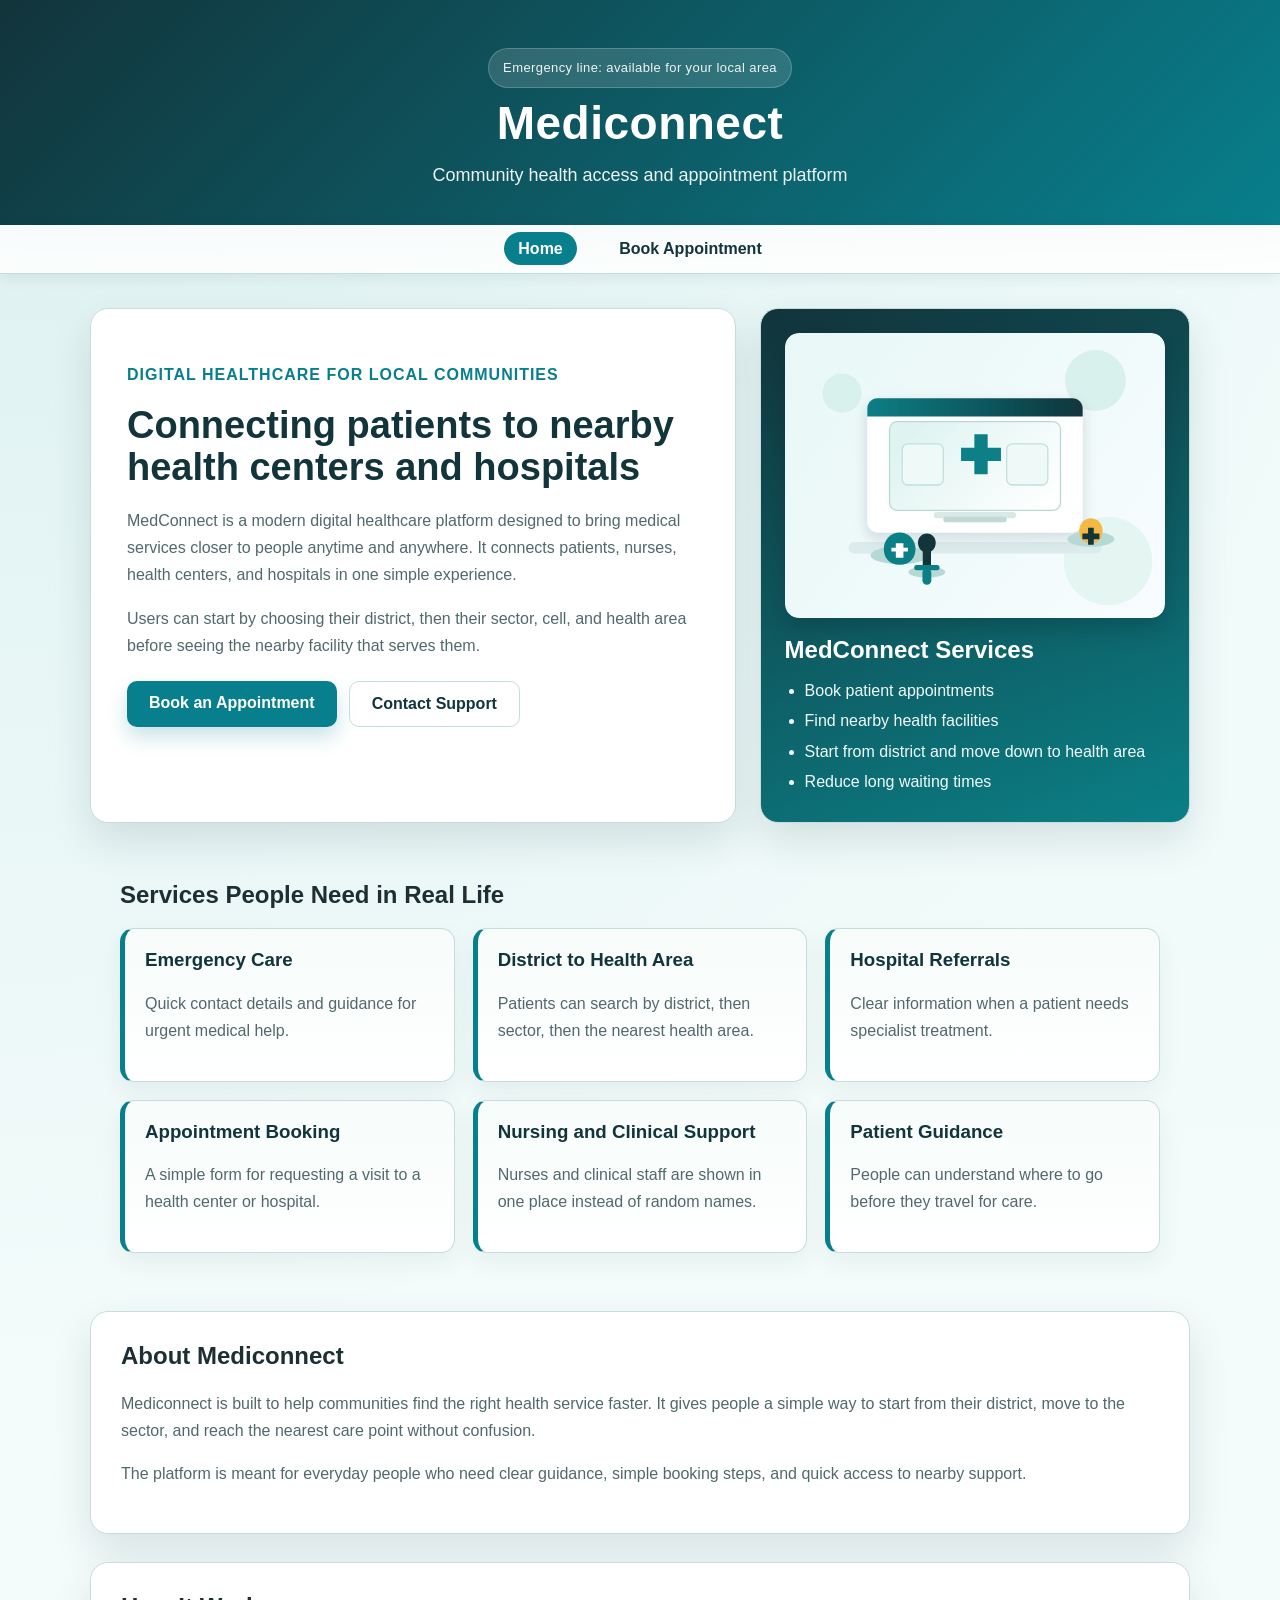
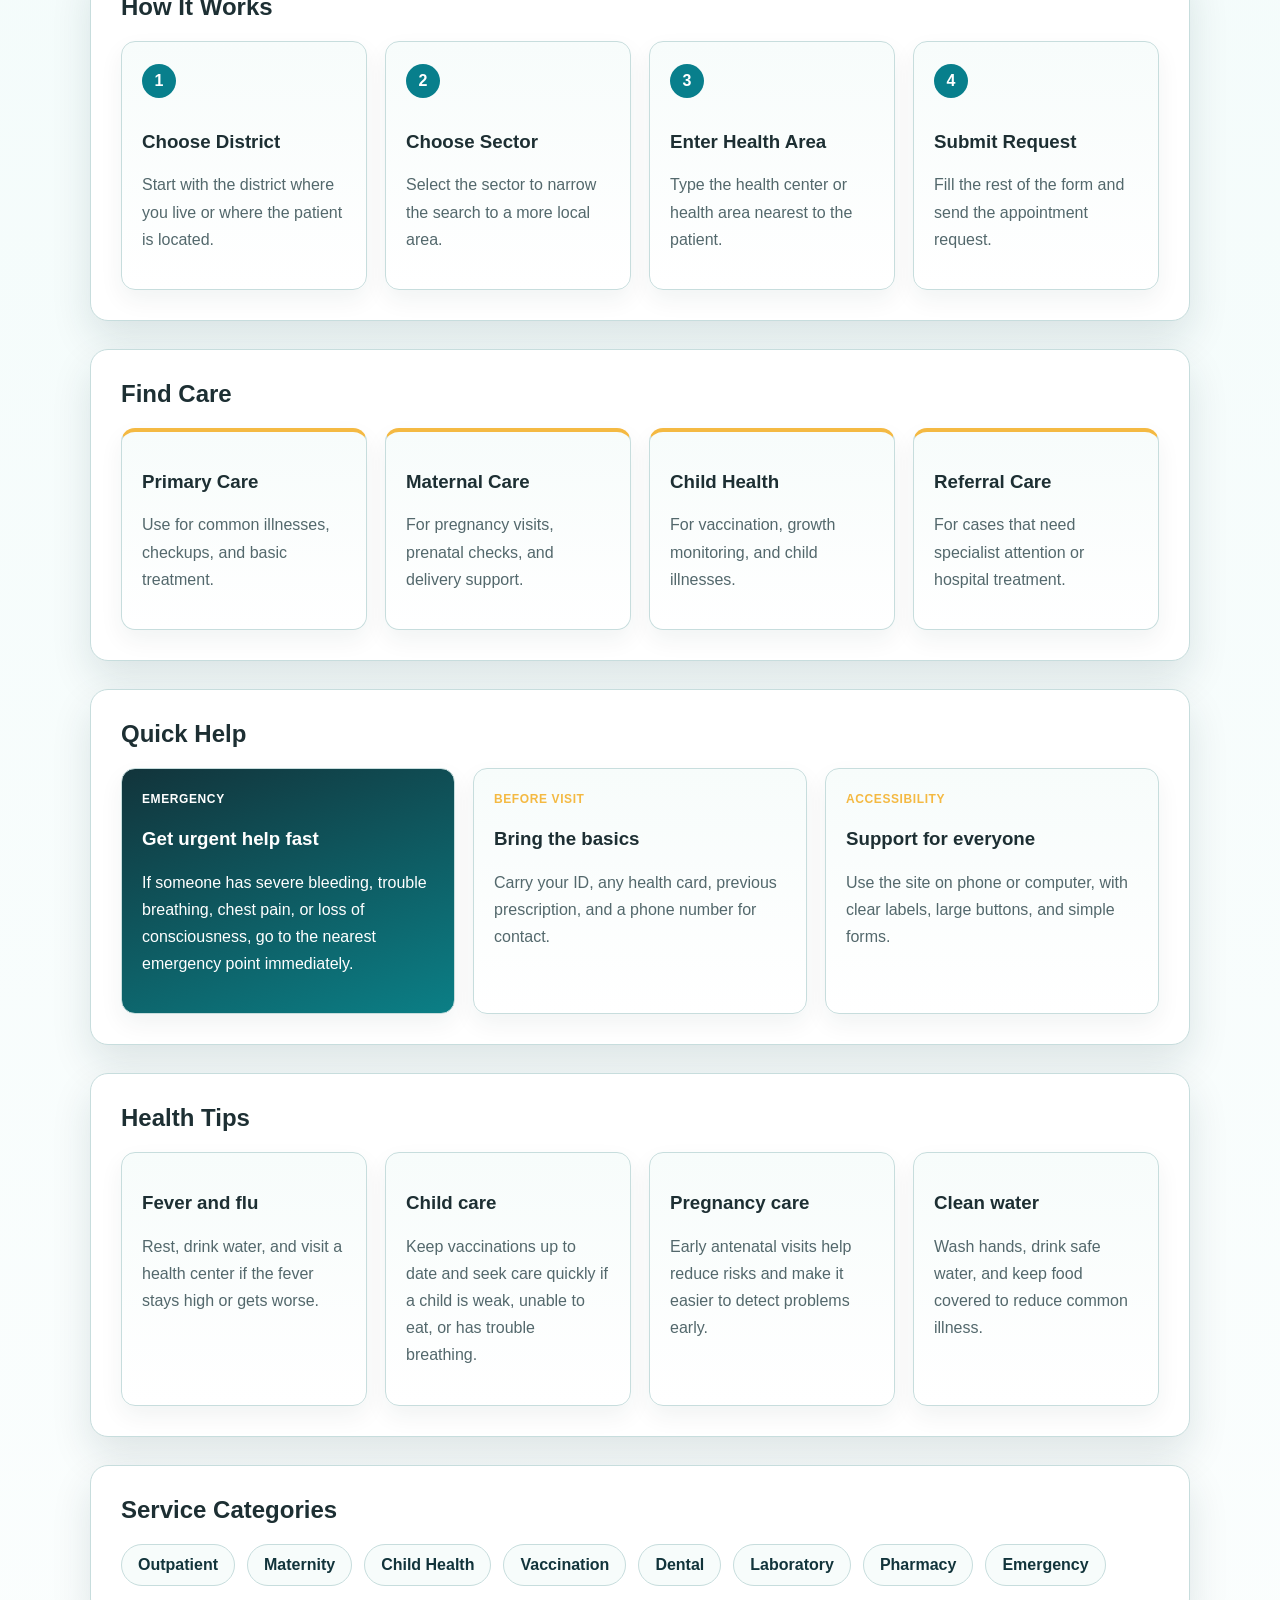
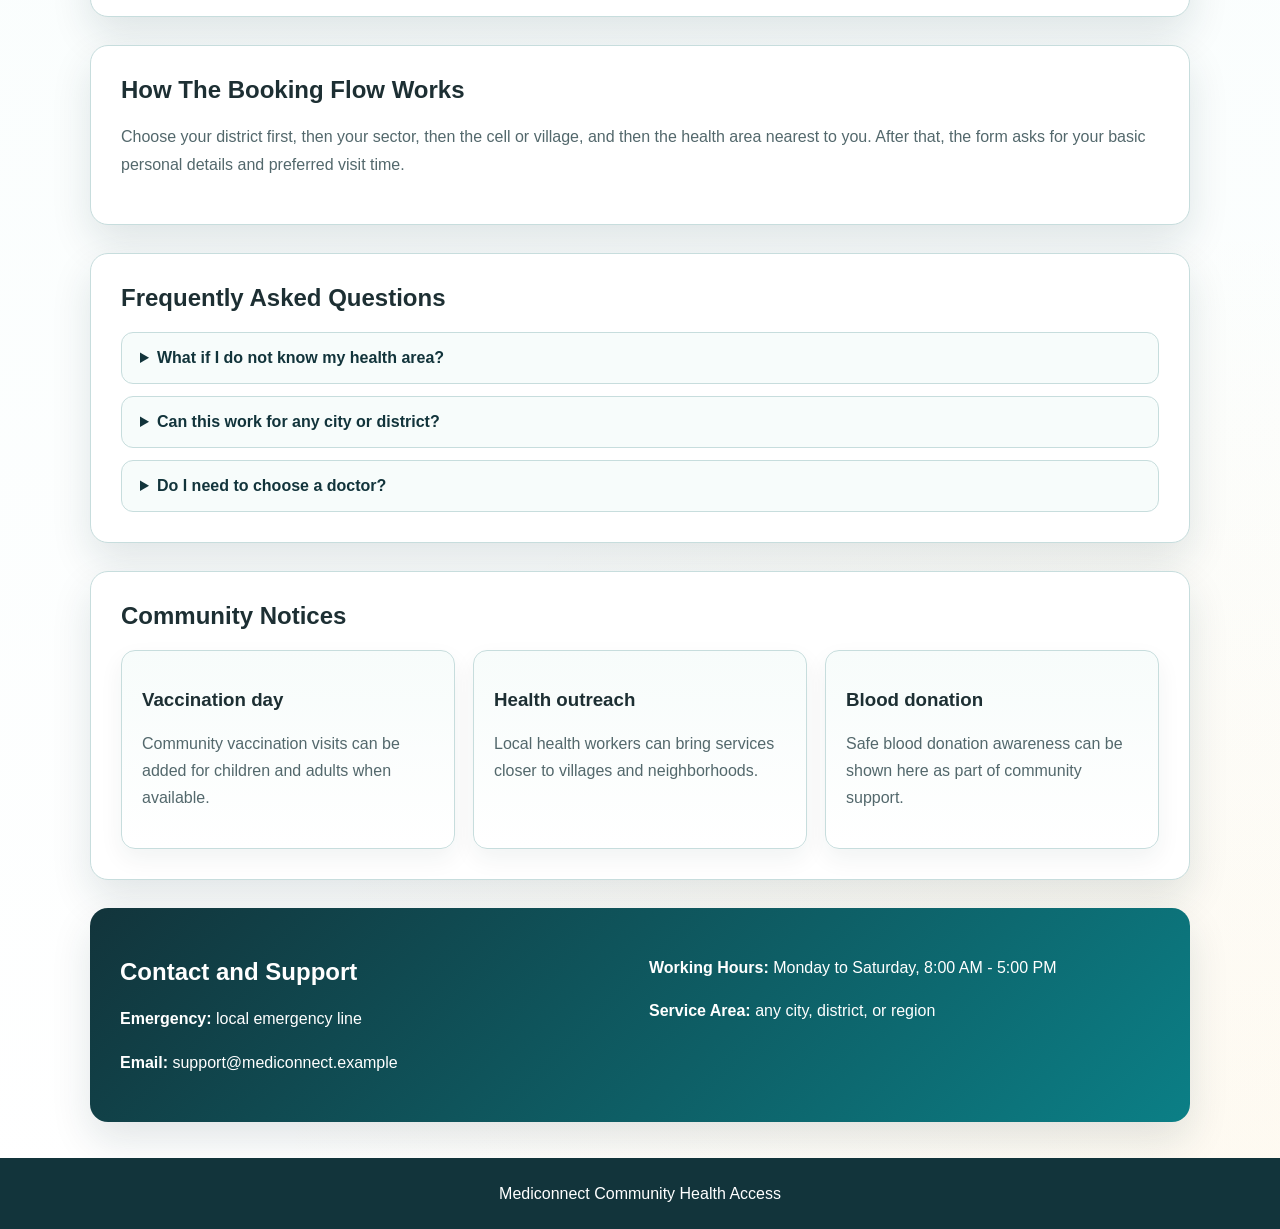
==== index.html @ f45f8a51 "Mediconnect final website" ====
<!DOCTYPE html>
<html lang="en">
<head>
  <meta charset="UTF-8">
  <meta name="viewport" content="width=device-width, initial-scale=1.0">
  <title>Mediconnect | Community Health Access</title>
  <link rel="stylesheet" href="style.css">
</head>
<body>
  <header class="site-header">
    <div class="header-top">
      <p class="emergency-line">Emergency line: available for your local area</p>
      <h1>Mediconnect</h1>
      <p>Community health access and appointment platform</p>
    </div>
  </header>

  <nav class="site-nav">
    <a href="index.html" class="active">Home</a>
    <a href="appointment.html">Book Appointment</a>
  </nav>

  <main>
    <section class="hero">
      <div class="hero-text">
        <p class="tagline">Digital healthcare for local communities</p>
        <h2>Connecting patients to nearby health centers and hospitals</h2>
        <p>
          MedConnect is a modern digital healthcare platform designed to bring
          medical services closer to people anytime and anywhere. It connects
          patients, nurses, health centers, and hospitals in one simple
          experience.
        </p>
        <p>
          Users can start by choosing their district, then their sector, cell,
          and health area before seeing the nearby facility that serves them.
        </p>
        <div class="hero-actions">
          <a href="appointment.html" class="button">Book an Appointment</a>
          <a href="#contact" class="secondary-button">Contact Support</a>
        </div>
      </div>

      <div class="hero-box">
        <img src="assets/hero-medical.svg" alt="Medical care illustration" class="hero-image">
        <h3>MedConnect Services</h3>
        <ul>
          <li>Book patient appointments</li>
          <li>Find nearby health facilities</li>
          <li>Start from district and move down to health area</li>
          <li>Reduce long waiting times</li>
        </ul>
      </div>
    </section>

    <section class="cards-section">
      <h2>Services People Need in Real Life</h2>
      <div class="card-grid">
        <div class="info-card">
          <h3>Emergency Care</h3>
          <p>Quick contact details and guidance for urgent medical help.</p>
        </div>
        <div class="info-card">
          <h3>District to Health Area</h3>
          <p>Patients can search by district, then sector, then the nearest health area.</p>
        </div>
        <div class="info-card">
          <h3>Hospital Referrals</h3>
          <p>Clear information when a patient needs specialist treatment.</p>
        </div>
        <div class="info-card">
          <h3>Appointment Booking</h3>
          <p>A simple form for requesting a visit to a health center or hospital.</p>
        </div>
        <div class="info-card">
          <h3>Nursing and Clinical Support</h3>
          <p>Nurses and clinical staff are shown in one place instead of random names.</p>
        </div>
        <div class="info-card">
          <h3>Patient Guidance</h3>
          <p>People can understand where to go before they travel for care.</p>
        </div>
      </div>
    </section>

    <section class="content-section">
      <h2>About Mediconnect</h2>
      <p>
        Mediconnect is built to help communities find the right health service
        faster. It gives people a simple way to start from their district,
        move to the sector, and reach the nearest care point without confusion.
      </p>
      <p>
        The platform is meant for everyday people who need clear guidance,
        simple booking steps, and quick access to nearby support.
      </p>
    </section>

    <section class="content-section">
      <h2>How It Works</h2>
      <div class="steps-grid">
        <div class="step-card">
          <span>1</span>
          <h3>Choose District</h3>
          <p>Start with the district where you live or where the patient is located.</p>
        </div>
        <div class="step-card">
          <span>2</span>
          <h3>Choose Sector</h3>
          <p>Select the sector to narrow the search to a more local area.</p>
        </div>
        <div class="step-card">
          <span>3</span>
          <h3>Enter Health Area</h3>
          <p>Type the health center or health area nearest to the patient.</p>
        </div>
        <div class="step-card">
          <span>4</span>
          <h3>Submit Request</h3>
          <p>Fill the rest of the form and send the appointment request.</p>
        </div>
      </div>
    </section>

    <section class="content-section">
      <h2>Find Care</h2>
      <div class="care-grid">
        <div class="care-card">
          <h3>Primary Care</h3>
          <p>Use for common illnesses, checkups, and basic treatment.</p>
        </div>
        <div class="care-card">
          <h3>Maternal Care</h3>
          <p>For pregnancy visits, prenatal checks, and delivery support.</p>
        </div>
        <div class="care-card">
          <h3>Child Health</h3>
          <p>For vaccination, growth monitoring, and child illnesses.</p>
        </div>
        <div class="care-card">
          <h3>Referral Care</h3>
          <p>For cases that need specialist attention or hospital treatment.</p>
        </div>
      </div>
    </section>

    <section class="content-section">
      <h2>Quick Help</h2>
      <div class="help-grid">
        <div class="help-card accent">
          <p class="help-label">Emergency</p>
          <h3>Get urgent help fast</h3>
          <p>If someone has severe bleeding, trouble breathing, chest pain, or loss of consciousness, go to the nearest emergency point immediately.</p>
        </div>
        <div class="help-card">
          <p class="help-label">Before Visit</p>
          <h3>Bring the basics</h3>
          <p>Carry your ID, any health card, previous prescription, and a phone number for contact.</p>
        </div>
        <div class="help-card">
          <p class="help-label">Accessibility</p>
          <h3>Support for everyone</h3>
          <p>Use the site on phone or computer, with clear labels, large buttons, and simple forms.</p>
        </div>
      </div>
    </section>

    <section class="content-section">
      <h2>Health Tips</h2>
      <div class="tip-grid">
        <div class="tip-card">
          <h3>Fever and flu</h3>
          <p>Rest, drink water, and visit a health center if the fever stays high or gets worse.</p>
        </div>
        <div class="tip-card">
          <h3>Child care</h3>
          <p>Keep vaccinations up to date and seek care quickly if a child is weak, unable to eat, or has trouble breathing.</p>
        </div>
        <div class="tip-card">
          <h3>Pregnancy care</h3>
          <p>Early antenatal visits help reduce risks and make it easier to detect problems early.</p>
        </div>
        <div class="tip-card">
          <h3>Clean water</h3>
          <p>Wash hands, drink safe water, and keep food covered to reduce common illness.</p>
        </div>
      </div>
    </section>

    <section class="content-section">
      <h2>Service Categories</h2>
      <div class="category-row">
        <div class="category-pill">Outpatient</div>
        <div class="category-pill">Maternity</div>
        <div class="category-pill">Child Health</div>
        <div class="category-pill">Vaccination</div>
        <div class="category-pill">Dental</div>
        <div class="category-pill">Laboratory</div>
        <div class="category-pill">Pharmacy</div>
        <div class="category-pill">Emergency</div>
      </div>
    </section>

    <section class="content-section">
      <h2>How The Booking Flow Works</h2>
      <p>Choose your district first, then your sector, then the cell or village, and then the health area nearest to you. After that, the form asks for your basic personal details and preferred visit time.</p>
    </section>

    <section class="content-section">
      <h2>Frequently Asked Questions</h2>
      <div class="faq-list">
        <details>
          <summary>What if I do not know my health area?</summary>
          <p>Enter the nearest area you know, or use the district and sector fields to guide the facility choice.</p>
        </details>
        <details>
          <summary>Can this work for any city or district?</summary>
          <p>Yes. The examples can be replaced with your local districts, sectors, and facilities.</p>
        </details>
        <details>
          <summary>Do I need to choose a doctor?</summary>
          <p>No. The booking flow is based on the facility and the care you need, not a doctor selector.</p>
        </details>
      </div>
    </section>

    <section class="content-section">
      <h2>Community Notices</h2>
      <div class="notice-grid">
        <div class="notice-card">
          <h3>Vaccination day</h3>
          <p>Community vaccination visits can be added for children and adults when available.</p>
        </div>
        <div class="notice-card">
          <h3>Health outreach</h3>
          <p>Local health workers can bring services closer to villages and neighborhoods.</p>
        </div>
        <div class="notice-card">
          <h3>Blood donation</h3>
          <p>Safe blood donation awareness can be shown here as part of community support.</p>
        </div>
      </div>
    </section>

    <section class="contact-strip" id="contact">
      <div>
        <h2>Contact and Support</h2>
        <p><strong>Emergency:</strong> local emergency line</p>
        <p><strong>Email:</strong> support@mediconnect.example</p>
      </div>
      <div>
        <p><strong>Working Hours:</strong> Monday to Saturday, 8:00 AM - 5:00 PM</p>
        <p><strong>Service Area:</strong> any city, district, or region</p>
      </div>
    </section>
  </main>

  <footer>
    <p>Mediconnect Community Health Access</p>
  </footer>
</body>
</html>
---- style.css ----
:root {
  --primary: #087f8c;
  --primary-dark: #12343b;
  --accent: #f4b942;
  --page-bg: #edf8f7;
  --soft-bg: #f7fcfb;
  --border: #c7dddd;
  --text: #1d2f33;
  --muted: #53686c;
  --white: #ffffff;
  --shadow: 0 18px 40px rgba(18, 52, 59, 0.12);
}

* {
  box-sizing: border-box;
}

html {
  scroll-behavior: smooth;
}

body {
  margin: 0;
  font-family: Arial, sans-serif;
  color: var(--text);
  background:
    radial-gradient(circle at top left, rgba(8, 127, 140, 0.08), transparent 30%),
    radial-gradient(circle at bottom right, rgba(244, 185, 66, 0.08), transparent 22%),
    linear-gradient(180deg, #eefaf9 0%, #ffffff 100%);
}

.site-header {
  background: linear-gradient(135deg, var(--primary-dark), var(--primary));
  color: var(--white);
  text-align: center;
  padding: 38px 20px 34px;
  box-shadow: 0 12px 30px rgba(18, 52, 59, 0.16);
}

.header-top {
  width: 90%;
  max-width: 1100px;
  margin: auto;
}

.site-header h1 {
  margin: 8px 0 0;
  font-size: 46px;
  letter-spacing: 0.5px;
}

.site-header p {
  margin: 10px 0 0;
  font-size: 18px;
  color: rgba(255, 255, 255, 0.92);
}

.emergency-line {
  display: inline-block;
  margin: 0;
  padding: 8px 14px;
  background: rgba(255, 255, 255, 0.14);
  border: 1px solid rgba(255, 255, 255, 0.2);
  border-radius: 999px;
  font-size: 13px !important;
  letter-spacing: 0.4px;
}

.site-nav {
  background: rgba(255, 255, 255, 0.86);
  backdrop-filter: blur(10px);
  border-bottom: 1px solid var(--border);
  text-align: center;
  padding: 15px;
  box-shadow: 0 4px 14px rgba(18, 52, 59, 0.08);
  position: sticky;
  top: 0;
  z-index: 10;
}

.site-nav a {
  color: var(--primary-dark);
  text-decoration: none;
  font-weight: bold;
  margin: 0 12px;
  padding: 8px 14px;
  border-radius: 20px;
  transition: background-color 0.2s ease, color 0.2s ease;
}

.site-nav a:hover,
.site-nav .active {
  color: var(--white);
  background: var(--primary);
}

main {
  width: 90%;
  max-width: 1100px;
  margin: 34px auto;
}

.hero {
  display: grid;
  grid-template-columns: 1.5fr 1fr;
  gap: 24px;
  align-items: stretch;
  margin-bottom: 28px;
}

.hero-text,
.hero-box,
.content-section,
.form-section {
  background: var(--white);
  border: 1px solid var(--border);
  border-radius: 18px;
  box-shadow: var(--shadow);
}

.hero-text {
  padding: 36px;
}

.hero-text h2 {
  font-size: 38px;
  line-height: 1.12;
  margin: 0 0 18px;
  color: var(--primary-dark);
}

.hero-text p {
  font-size: 16px;
}

.hero-box {
  padding: 24px;
  border-radius: 18px;
  background: linear-gradient(160deg, #12343b, #0b7f86);
  color: var(--white);
}

.hero-image {
  width: 100%;
  display: block;
  border-radius: 14px;
  margin-bottom: 18px;
  box-shadow: 0 10px 24px rgba(0, 0, 0, 0.18);
}

.hero-box h3 {
  margin: 0 0 12px;
  font-size: 24px;
}

.hero-box ul {
  margin: 0;
  padding-left: 20px;
  line-height: 1.9;
}

.hero-box li {
  color: #f1fbfa;
}

.tagline {
  color: var(--primary);
  font-weight: bold;
  text-transform: uppercase;
  font-size: 13px;
  letter-spacing: 1px;
}

.hero-actions {
  display: flex;
  gap: 12px;
  flex-wrap: wrap;
  margin-top: 22px;
}

p {
  line-height: 1.7;
  color: var(--muted);
}

.button,
.secondary-button,
button {
  display: inline-block;
  border: none;
  border-radius: 10px;
  padding: 13px 22px;
  font-weight: bold;
  text-decoration: none;
  cursor: pointer;
  transition: transform 0.15s ease, background-color 0.2s ease, color 0.2s ease, box-shadow 0.2s ease;
}

.button {
  background: var(--primary);
  color: var(--white);
  box-shadow: 0 10px 20px rgba(8, 127, 140, 0.22);
}

.secondary-button {
  background: transparent;
  color: var(--primary-dark);
  border: 1px solid var(--border);
}

.button:hover,
button:hover,
.secondary-button:hover {
  transform: translateY(-1px);
}

.button:hover,
button:hover {
  background: var(--primary-dark);
  color: var(--white);
  box-shadow: 0 12px 22px rgba(18, 52, 59, 0.18);
}

.secondary-button:hover {
  background: var(--soft-bg);
}

.cards-section,
.content-section,
.form-section {
  padding: 30px;
  margin-bottom: 28px;
}

.cards-section h2,
.content-section h2 {
  margin-top: 0;
}

.card-grid {
  display: grid;
  grid-template-columns: repeat(3, 1fr);
  gap: 18px;
}

.info-card {
  background: linear-gradient(180deg, var(--soft-bg), #ffffff);
  border: 1px solid var(--border);
  border-left: 5px solid var(--primary);
  border-radius: 14px;
  padding: 20px;
  box-shadow: 0 10px 24px rgba(18, 52, 59, 0.06);
}

.info-card h3 {
  margin-top: 0;
  color: var(--primary-dark);
}

.steps-grid,
.care-grid,
.help-grid,
.tip-grid,
.notice-grid {
  display: grid;
  grid-template-columns: repeat(3, 1fr);
  gap: 18px;
  margin-top: 18px;
}

.tip-grid {
  grid-template-columns: repeat(4, 1fr);
}

.steps-grid {
  grid-template-columns: repeat(4, 1fr);
}

.care-grid {
  grid-template-columns: repeat(4, 1fr);
}

.help-card,
.step-card,
.care-card,
.tip-card,
.notice-card {
  background: linear-gradient(180deg, var(--soft-bg), #ffffff);
  border: 1px solid var(--border);
  border-radius: 14px;
  padding: 20px;
  box-shadow: 0 10px 24px rgba(18, 52, 59, 0.06);
}

.step-card {
  position: relative;
  padding-top: 22px;
}

.step-card span {
  display: inline-flex;
  width: 34px;
  height: 34px;
  align-items: center;
  justify-content: center;
  border-radius: 50%;
  background: var(--primary);
  color: var(--white);
  font-weight: bold;
  margin-bottom: 14px;
}

.care-card {
  border-top: 4px solid var(--accent);
}

.help-card.accent {
  background: linear-gradient(160deg, #12343b, #0b7f86);
  color: var(--white);
}

.help-label {
  margin: 0 0 10px;
  text-transform: uppercase;
  letter-spacing: 0.6px;
  font-size: 12px;
  font-weight: bold;
  color: var(--accent);
}

.help-card.accent .help-label,
.help-card.accent h3,
.help-card.accent p {
  color: var(--white);
}

.category-row {
  display: flex;
  flex-wrap: wrap;
  gap: 12px;
  margin-top: 18px;
}

.category-pill {
  padding: 11px 16px;
  border-radius: 999px;
  background: var(--soft-bg);
  border: 1px solid var(--border);
  color: var(--primary-dark);
  font-weight: bold;
}

.faq-list {
  display: grid;
  gap: 12px;
  margin-top: 18px;
}

.faq-list details {
  background: var(--soft-bg);
  border: 1px solid var(--border);
  border-radius: 12px;
  padding: 16px 18px;
}

.faq-list summary {
  cursor: pointer;
  font-weight: bold;
  color: var(--primary-dark);
}

.faq-list p {
  margin-bottom: 0;
}

.contact-strip {
  display: grid;
  grid-template-columns: 1fr 1fr;
  gap: 18px;
  background: linear-gradient(135deg, #12343b, #0b7f86);
  color: var(--white);
  padding: 30px;
  border-radius: 18px;
  margin-bottom: 28px;
  box-shadow: var(--shadow);
}

.contact-strip h2,
.contact-strip p {
  color: var(--white);
}

table {
  width: 100%;
  border-collapse: collapse;
  margin-top: 15px;
  background: var(--white);
  overflow: hidden;
  border-radius: 12px;
}

th {
  background: var(--primary);
  color: var(--white);
}

th,
td {
  border: 1px solid var(--border);
  padding: 12px;
  text-align: left;
  vertical-align: top;
}

tr:nth-child(even) {
  background: var(--soft-bg);
}

.form-layout {
  display: grid;
  grid-template-columns: 0.9fr 1.1fr;
  gap: 24px;
}

.form-visual {
  background: linear-gradient(160deg, #12343b, #0b7f86);
  border-radius: 18px;
  padding: 24px;
  color: var(--white);
  box-shadow: var(--shadow);
}

.form-image {
  width: 100%;
  display: block;
  margin-bottom: 20px;
  border-radius: 14px;
  box-shadow: 0 10px 24px rgba(0, 0, 0, 0.18);
}

.form-note h2 {
  color: var(--white);
  margin: 0 0 12px;
}

.form-note p {
  color: #edf9f8;
}

.small-panels {
  display: grid;
  grid-template-columns: 1fr 1fr;
  gap: 12px;
  margin-top: 18px;
}

.small-panel {
  background: rgba(255, 255, 255, 0.09);
  border: 1px solid rgba(255, 255, 255, 0.15);
  border-radius: 12px;
  padding: 16px;
}

.small-panel h3 {
  margin: 0 0 8px;
  color: var(--white);
  font-size: 16px;
}

.small-panel p {
  margin: 0;
  color: rgba(255, 255, 255, 0.9);
  font-size: 14px;
}

.booking-form {
  margin-top: 0;
  background: linear-gradient(180deg, #ffffff, var(--soft-bg));
  padding: 24px;
  border-radius: 16px;
  border: 1px solid var(--border);
  box-shadow: var(--shadow);
}

.form-row {
  display: grid;
  grid-template-columns: 1fr 1fr;
  gap: 18px;
}

label {
  display: block;
  margin: 14px 0 6px;
  color: var(--primary-dark);
  font-weight: bold;
}

input,
select,
textarea {
  width: 100%;
  border: 1px solid #a9c8c8;
  border-radius: 10px;
  padding: 12px;
  font-family: Arial, sans-serif;
  font-size: 15px;
  background: var(--white);
}

input:focus,
select:focus,
textarea:focus {
  outline: none;
  border-color: var(--primary);
  box-shadow: 0 0 0 3px rgba(8, 127, 140, 0.12);
}

footer {
  background: var(--primary-dark);
  color: var(--white);
  text-align: center;
  padding: 22px;
  margin-top: 36px;
}

footer p {
  color: var(--white);
  margin: 0;
}

@media (max-width: 900px) {
  .hero,
  .card-grid,
  .steps-grid,
  .care-grid,
  .help-grid,
  .tip-grid,
  .notice-grid,
  .form-layout,
  .contact-strip,
  .small-panels,
  .form-row {
    grid-template-columns: 1fr;
  }

  .hero-text h2 {
    font-size: 30px;
  }

  .site-header h1 {
    font-size: 36px;
  }
}

@media (max-width: 600px) {
  main {
    width: 94%;
  }

  .hero-text,
  .hero-box,
  .cards-section,
  .content-section,
  .form-section,
  .booking-form,
  .form-visual,
  .contact-strip {
    padding: 18px;
  }

  .site-nav a {
    display: inline-block;
    margin: 6px 6px;
  }

  table {
    font-size: 13px;
  }

  th,
  td {
    padding: 8px;
  }
}
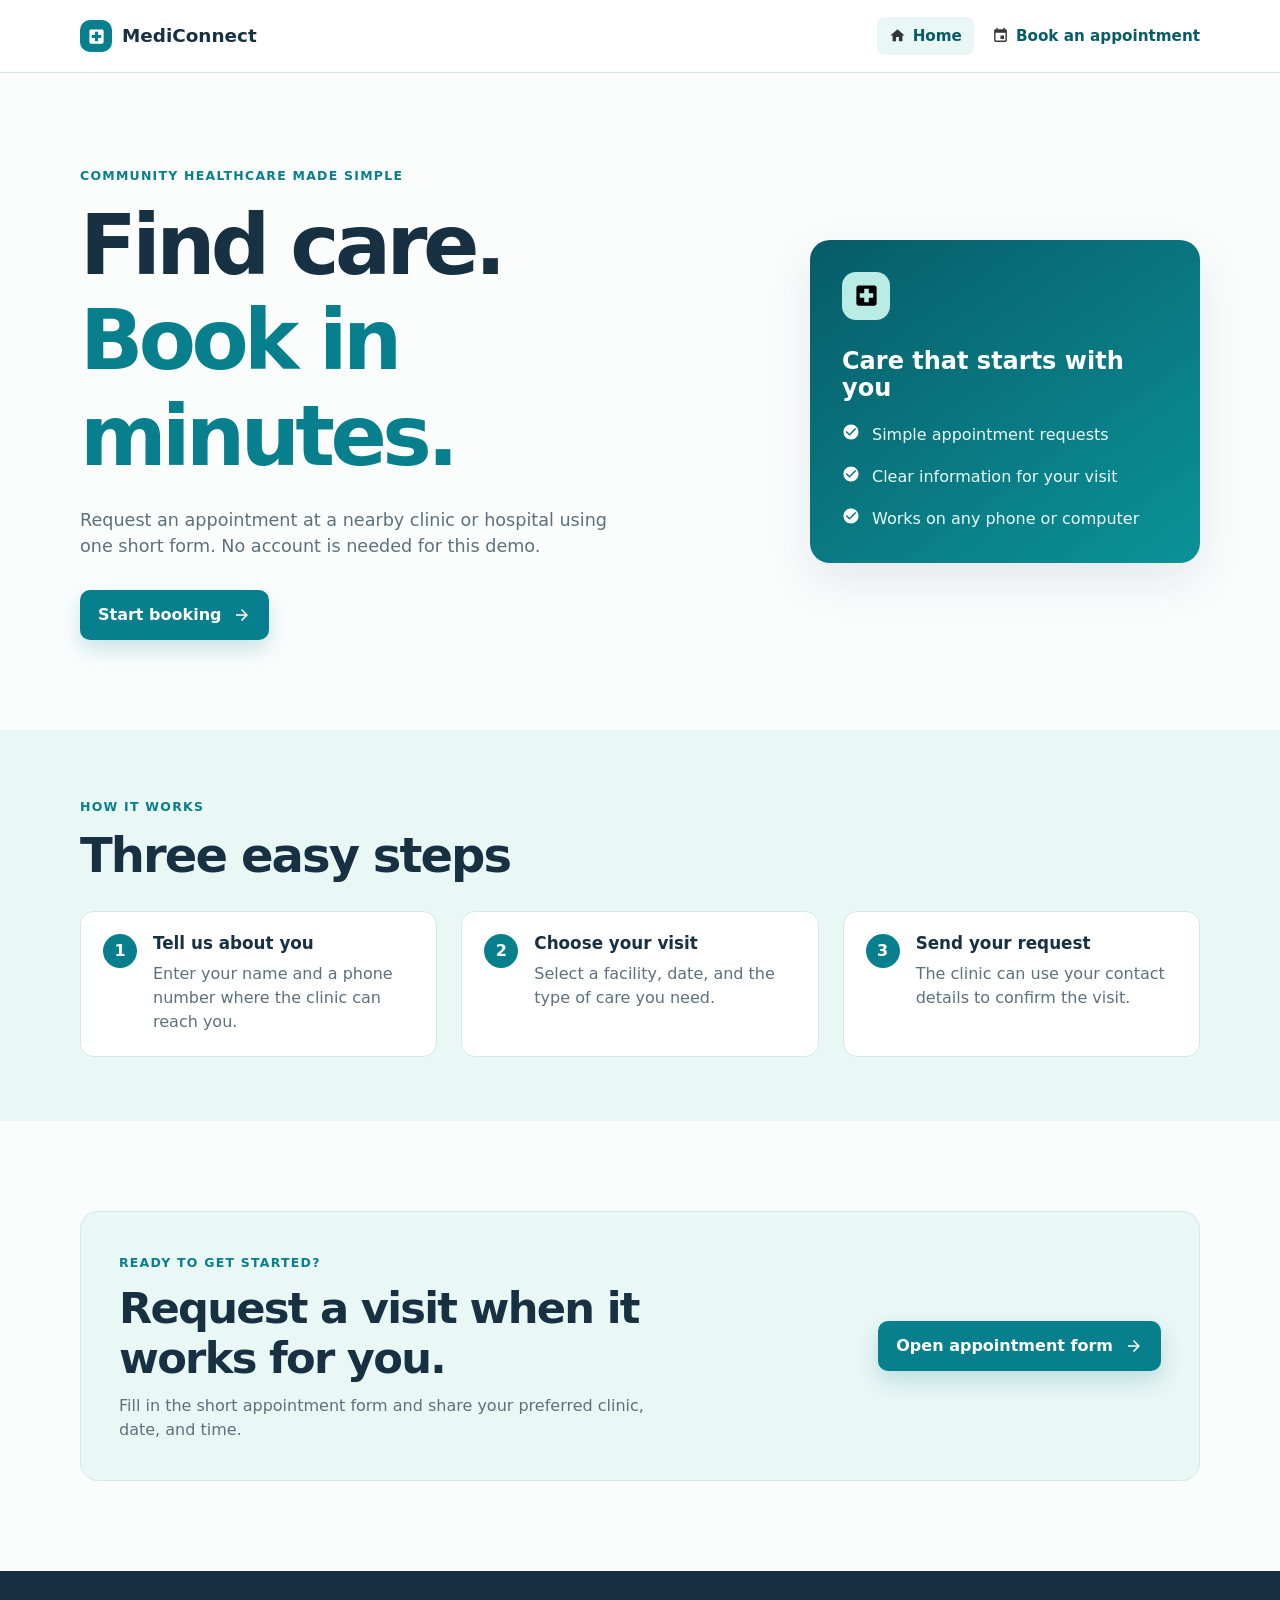
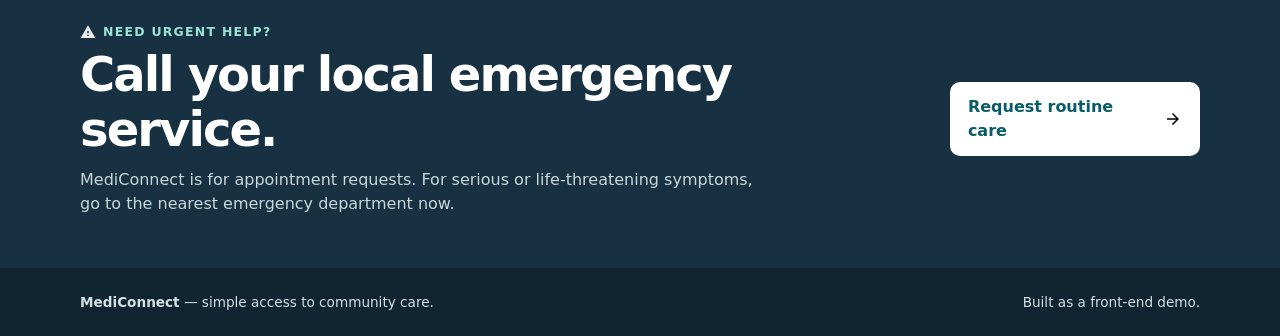
==== commit ea5a364d: "Initial commit" ====
--- a/index.html
+++ b/index.html
@@ -3,260 +3,105 @@
 <head>
   <meta charset="UTF-8">
   <meta name="viewport" content="width=device-width, initial-scale=1.0">
-  <title>Mediconnect | Community Health Access</title>
+  <meta name="description" content="A simple community healthcare appointment demo.">
+  <title>MediConnect | Simple healthcare access</title>
   <link rel="stylesheet" href="style.css">
 </head>
 <body>
   <header class="site-header">
-    <div class="header-top">
-      <p class="emergency-line">Emergency line: available for your local area</p>
-      <h1>Mediconnect</h1>
-      <p>Community health access and appointment platform</p>
-    </div>
+    <nav class="nav container" aria-label="Main navigation">
+      <a class="brand" href="index.html" aria-label="MediConnect home">
+        <span class="brand-mark" aria-hidden="true"><img src="assets/icons/medical.svg" alt="" class="brand-icon"></span>
+        <span>MediConnect</span>
+      </a>
+      <div class="nav-actions">
+        <a class="nav-link active" href="index.html"><img src="assets/icons/home.svg" alt="" class="nav-icon">Home</a>
+        <a class="nav-link" href="appointment.html"><img src="assets/icons/calendar.svg" alt="" class="nav-icon">Book an appointment</a>
+      </div>
+    </nav>
   </header>
 
-  <nav class="site-nav">
-    <a href="index.html" class="active">Home</a>
-    <a href="appointment.html">Book Appointment</a>
-  </nav>
-
   <main>
-    <section class="hero">
-      <div class="hero-text">
-        <p class="tagline">Digital healthcare for local communities</p>
-        <h2>Connecting patients to nearby health centers and hospitals</h2>
-        <p>
-          MedConnect is a modern digital healthcare platform designed to bring
-          medical services closer to people anytime and anywhere. It connects
-          patients, nurses, health centers, and hospitals in one simple
-          experience.
+    <section class="hero container">
+      <div class="hero-copy">
+        <p class="eyebrow">Community healthcare made simple</p>
+        <h1>Find care.<br><span>Book in minutes.</span></h1>
+        <p class="hero-text">
+          Request an appointment at a nearby clinic or hospital using one short form.
+          No account is needed for this demo.
         </p>
-        <p>
-          Users can start by choosing their district, then their sector, cell,
-          and health area before seeing the nearby facility that serves them.
-        </p>
-        <div class="hero-actions">
-          <a href="appointment.html" class="button">Book an Appointment</a>
-          <a href="#contact" class="secondary-button">Contact Support</a>
-        </div>
+        <a class="button button-primary" href="appointment.html">Start booking <img src="assets/icons/arrow.svg" alt="" class="button-icon"></a>
       </div>
 
-      <div class="hero-box">
-        <img src="assets/hero-medical.svg" alt="Medical care illustration" class="hero-image">
-        <h3>MedConnect Services</h3>
-        <ul>
-          <li>Book patient appointments</li>
-          <li>Find nearby health facilities</li>
-          <li>Start from district and move down to health area</li>
-          <li>Reduce long waiting times</li>
+      <aside class="hero-card" aria-label="MediConnect benefits">
+        <div class="card-icon" aria-hidden="true"><img src="assets/icons/medical.svg" alt="" class="card-icon-image"></div>
+        <h2>Care that starts with you</h2>
+        <ul class="benefits">
+          <li><img src="assets/icons/check.svg" alt="" class="benefit-icon">Simple appointment requests</li>
+          <li><img src="assets/icons/check.svg" alt="" class="benefit-icon">Clear information for your visit</li>
+          <li><img src="assets/icons/check.svg" alt="" class="benefit-icon">Works on any phone or computer</li>
         </ul>
-      </div>
+      </aside>
     </section>
 
-    <section class="cards-section">
-      <h2>Services People Need in Real Life</h2>
-      <div class="card-grid">
-        <div class="info-card">
-          <h3>Emergency Care</h3>
-          <p>Quick contact details and guidance for urgent medical help.</p>
-        </div>
-        <div class="info-card">
-          <h3>District to Health Area</h3>
-          <p>Patients can search by district, then sector, then the nearest health area.</p>
-        </div>
-        <div class="info-card">
-          <h3>Hospital Referrals</h3>
-          <p>Clear information when a patient needs specialist treatment.</p>
-        </div>
-        <div class="info-card">
-          <h3>Appointment Booking</h3>
-          <p>A simple form for requesting a visit to a health center or hospital.</p>
-        </div>
-        <div class="info-card">
-          <h3>Nursing and Clinical Support</h3>
-          <p>Nurses and clinical staff are shown in one place instead of random names.</p>
-        </div>
-        <div class="info-card">
-          <h3>Patient Guidance</h3>
-          <p>People can understand where to go before they travel for care.</p>
+    <section class="steps-section" aria-labelledby="steps-title">
+      <div class="container">
+        <p class="eyebrow">How it works</p>
+        <h2 id="steps-title">Three easy steps</h2>
+        <div class="steps">
+          <article class="step">
+            <span class="step-number">1</span>
+            <div>
+              <h3>Tell us about you</h3>
+              <p>Enter your name and a phone number where the clinic can reach you.</p>
+            </div>
+          </article>
+          <article class="step">
+            <span class="step-number">2</span>
+            <div>
+              <h3>Choose your visit</h3>
+              <p>Select a facility, date, and the type of care you need.</p>
+            </div>
+          </article>
+          <article class="step">
+            <span class="step-number">3</span>
+            <div>
+              <h3>Send your request</h3>
+              <p>The clinic can use your contact details to confirm the visit.</p>
+            </div>
+          </article>
         </div>
       </div>
     </section>
 
-    <section class="content-section">
-      <h2>About Mediconnect</h2>
-      <p>
-        Mediconnect is built to help communities find the right health service
-        faster. It gives people a simple way to start from their district,
-        move to the sector, and reach the nearest care point without confusion.
-      </p>
-      <p>
-        The platform is meant for everyday people who need clear guidance,
-        simple booking steps, and quick access to nearby support.
-      </p>
-    </section>
-
-    <section class="content-section">
-      <h2>How It Works</h2>
-      <div class="steps-grid">
-        <div class="step-card">
-          <span>1</span>
-          <h3>Choose District</h3>
-          <p>Start with the district where you live or where the patient is located.</p>
+    <section class="cta-section container" aria-labelledby="cta-title">
+      <div class="cta-card">
+        <div>
+          <p class="eyebrow">Ready to get started?</p>
+          <h2 id="cta-title">Request a visit when it works for you.</h2>
+          <p>Fill in the short appointment form and share your preferred clinic, date, and time.</p>
         </div>
-        <div class="step-card">
-          <span>2</span>
-          <h3>Choose Sector</h3>
-          <p>Select the sector to narrow the search to a more local area.</p>
-        </div>
-        <div class="step-card">
-          <span>3</span>
-          <h3>Enter Health Area</h3>
-          <p>Type the health center or health area nearest to the patient.</p>
-        </div>
-        <div class="step-card">
-          <span>4</span>
-          <h3>Submit Request</h3>
-          <p>Fill the rest of the form and send the appointment request.</p>
-        </div>
+        <a class="button button-primary" href="appointment.html">Open appointment form <img src="assets/icons/arrow.svg" alt="" class="button-icon"></a>
       </div>
     </section>
 
-    <section class="content-section">
-      <h2>Find Care</h2>
-      <div class="care-grid">
-        <div class="care-card">
-          <h3>Primary Care</h3>
-          <p>Use for common illnesses, checkups, and basic treatment.</p>
+    <section class="help-section" aria-labelledby="help-title">
+      <div class="container help-content">
+        <div>
+          <p class="eyebrow"><img src="assets/icons/warning.svg" alt="" class="eyebrow-icon">Need urgent help?</p>
+          <h2 id="help-title">Call your local emergency service.</h2>
+          <p>MediConnect is for appointment requests. For serious or life-threatening symptoms, go to the nearest emergency department now.</p>
         </div>
-        <div class="care-card">
-          <h3>Maternal Care</h3>
-          <p>For pregnancy visits, prenatal checks, and delivery support.</p>
-        </div>
-        <div class="care-card">
-          <h3>Child Health</h3>
-          <p>For vaccination, growth monitoring, and child illnesses.</p>
-        </div>
-        <div class="care-card">
-          <h3>Referral Care</h3>
-          <p>For cases that need specialist attention or hospital treatment.</p>
-        </div>
-      </div>
-    </section>
-
-    <section class="content-section">
-      <h2>Quick Help</h2>
-      <div class="help-grid">
-        <div class="help-card accent">
-          <p class="help-label">Emergency</p>
-          <h3>Get urgent help fast</h3>
-          <p>If someone has severe bleeding, trouble breathing, chest pain, or loss of consciousness, go to the nearest emergency point immediately.</p>
-        </div>
-        <div class="help-card">
-          <p class="help-label">Before Visit</p>
-          <h3>Bring the basics</h3>
-          <p>Carry your ID, any health card, previous prescription, and a phone number for contact.</p>
-        </div>
-        <div class="help-card">
-          <p class="help-label">Accessibility</p>
-          <h3>Support for everyone</h3>
-          <p>Use the site on phone or computer, with clear labels, large buttons, and simple forms.</p>
-        </div>
-      </div>
-    </section>
-
-    <section class="content-section">
-      <h2>Health Tips</h2>
-      <div class="tip-grid">
-        <div class="tip-card">
-          <h3>Fever and flu</h3>
-          <p>Rest, drink water, and visit a health center if the fever stays high or gets worse.</p>
-        </div>
-        <div class="tip-card">
-          <h3>Child care</h3>
-          <p>Keep vaccinations up to date and seek care quickly if a child is weak, unable to eat, or has trouble breathing.</p>
-        </div>
-        <div class="tip-card">
-          <h3>Pregnancy care</h3>
-          <p>Early antenatal visits help reduce risks and make it easier to detect problems early.</p>
-        </div>
-        <div class="tip-card">
-          <h3>Clean water</h3>
-          <p>Wash hands, drink safe water, and keep food covered to reduce common illness.</p>
-        </div>
-      </div>
-    </section>
-
-    <section class="content-section">
-      <h2>Service Categories</h2>
-      <div class="category-row">
-        <div class="category-pill">Outpatient</div>
-        <div class="category-pill">Maternity</div>
-        <div class="category-pill">Child Health</div>
-        <div class="category-pill">Vaccination</div>
-        <div class="category-pill">Dental</div>
-        <div class="category-pill">Laboratory</div>
-        <div class="category-pill">Pharmacy</div>
-        <div class="category-pill">Emergency</div>
-      </div>
-    </section>
-
-    <section class="content-section">
-      <h2>How The Booking Flow Works</h2>
-      <p>Choose your district first, then your sector, then the cell or village, and then the health area nearest to you. After that, the form asks for your basic personal details and preferred visit time.</p>
-    </section>
-
-    <section class="content-section">
-      <h2>Frequently Asked Questions</h2>
-      <div class="faq-list">
-        <details>
-          <summary>What if I do not know my health area?</summary>
-          <p>Enter the nearest area you know, or use the district and sector fields to guide the facility choice.</p>
-        </details>
-        <details>
-          <summary>Can this work for any city or district?</summary>
-          <p>Yes. The examples can be replaced with your local districts, sectors, and facilities.</p>
-        </details>
-        <details>
-          <summary>Do I need to choose a doctor?</summary>
-          <p>No. The booking flow is based on the facility and the care you need, not a doctor selector.</p>
-        </details>
-      </div>
-    </section>
-
-    <section class="content-section">
-      <h2>Community Notices</h2>
-      <div class="notice-grid">
-        <div class="notice-card">
-          <h3>Vaccination day</h3>
-          <p>Community vaccination visits can be added for children and adults when available.</p>
-        </div>
-        <div class="notice-card">
-          <h3>Health outreach</h3>
-          <p>Local health workers can bring services closer to villages and neighborhoods.</p>
-        </div>
-        <div class="notice-card">
-          <h3>Blood donation</h3>
-          <p>Safe blood donation awareness can be shown here as part of community support.</p>
-        </div>
-      </div>
-    </section>
-
-    <section class="contact-strip" id="contact">
-      <div>
-        <h2>Contact and Support</h2>
-        <p><strong>Emergency:</strong> local emergency line</p>
-        <p><strong>Email:</strong> support@mediconnect.example</p>
-      </div>
-      <div>
-        <p><strong>Working Hours:</strong> Monday to Saturday, 8:00 AM - 5:00 PM</p>
-        <p><strong>Service Area:</strong> any city, district, or region</p>
+        <a class="button button-light" href="appointment.html">Request routine care <img src="assets/icons/arrow.svg" alt="" class="button-icon"></a>
       </div>
     </section>
   </main>
 
-  <footer>
-    <p>Mediconnect Community Health Access</p>
+  <footer class="site-footer">
+    <div class="container footer-content">
+      <p><strong>MediConnect</strong> — simple access to community care.</p>
+      <p>Built as a front-end demo.</p>
+    </div>
   </footer>
 </body>
 </html>
--- a/style.css
+++ b/style.css
@@ -1,14 +1,12 @@
 :root {
+  --ink: #173042;
+  --muted: #5d707c;
   --primary: #087f8c;
-  --primary-dark: #12343b;
-  --accent: #f4b942;
-  --page-bg: #edf8f7;
-  --soft-bg: #f7fcfb;
-  --border: #c7dddd;
-  --text: #1d2f33;
-  --muted: #53686c;
+  --primary-dark: #075c68;
+  --mint: #e9f7f5;
+  --line: #d7e7e7;
   --white: #ffffff;
-  --shadow: 0 18px 40px rgba(18, 52, 59, 0.12);
+  --shadow: 0 18px 50px rgba(23, 48, 66, 0.1);
 }
 
 * {
@@ -21,564 +19,751 @@
 
 body {
   margin: 0;
-  font-family: Arial, sans-serif;
-  color: var(--text);
-  background:
-    radial-gradient(circle at top left, rgba(8, 127, 140, 0.08), transparent 30%),
-    radial-gradient(circle at bottom right, rgba(244, 185, 66, 0.08), transparent 22%),
-    linear-gradient(180deg, #eefaf9 0%, #ffffff 100%);
+  color: var(--ink);
+  background: #fbfdfd;
+  font-family: Inter, ui-sans-serif, system-ui, -apple-system, BlinkMacSystemFont, "Segoe UI", sans-serif;
+  line-height: 1.5;
+}
+
+a {
+  color: inherit;
+}
+
+.container {
+  width: min(1120px, calc(100% - 40px));
+  margin: 0 auto;
 }
 
 .site-header {
-  background: linear-gradient(135deg, var(--primary-dark), var(--primary));
-  color: var(--white);
-  text-align: center;
-  padding: 38px 20px 34px;
-  box-shadow: 0 12px 30px rgba(18, 52, 59, 0.16);
-}
-
-.header-top {
-  width: 90%;
-  max-width: 1100px;
-  margin: auto;
-}
-
-.site-header h1 {
-  margin: 8px 0 0;
-  font-size: 46px;
-  letter-spacing: 0.5px;
-}
-
-.site-header p {
-  margin: 10px 0 0;
-  font-size: 18px;
-  color: rgba(255, 255, 255, 0.92);
-}
-
-.emergency-line {
-  display: inline-block;
-  margin: 0;
-  padding: 8px 14px;
-  background: rgba(255, 255, 255, 0.14);
-  border: 1px solid rgba(255, 255, 255, 0.2);
-  border-radius: 999px;
-  font-size: 13px !important;
-  letter-spacing: 0.4px;
-}
-
-.site-nav {
-  background: rgba(255, 255, 255, 0.86);
-  backdrop-filter: blur(10px);
-  border-bottom: 1px solid var(--border);
-  text-align: center;
-  padding: 15px;
-  box-shadow: 0 4px 14px rgba(18, 52, 59, 0.08);
-  position: sticky;
-  top: 0;
-  z-index: 10;
-}
-
-.site-nav a {
-  color: var(--primary-dark);
+  background: var(--white);
+  border-bottom: 1px solid var(--line);
+}
+
+.nav {
+  min-height: 72px;
+  display: flex;
+  align-items: center;
+  justify-content: space-between;
+  gap: 20px;
+}
+
+.nav-actions {
+  display: flex;
+  align-items: center;
+  justify-content: flex-end;
+  gap: 18px;
+}
+
+.brand {
+  display: inline-flex;
+  align-items: center;
+  gap: 10px;
+  color: var(--ink);
+  font-size: 1.15rem;
+  font-weight: 800;
   text-decoration: none;
-  font-weight: bold;
-  margin: 0 12px;
-  padding: 8px 14px;
-  border-radius: 20px;
-  transition: background-color 0.2s ease, color 0.2s ease;
-}
-
-.site-nav a:hover,
-.site-nav .active {
+}
+
+.brand-mark {
+  width: 32px;
+  height: 32px;
+  display: grid;
+  place-items: center;
+  border-radius: 10px;
   color: var(--white);
   background: var(--primary);
-}
-
-main {
-  width: 90%;
-  max-width: 1100px;
-  margin: 34px auto;
+  line-height: 1;
+}
+
+.brand-icon {
+  width: 19px;
+  height: 19px;
+  filter: brightness(0) invert(1);
+}
+
+.nav-link {
+  display: inline-flex;
+  align-items: center;
+  gap: 7px;
+  color: var(--primary-dark);
+  font-size: 0.95rem;
+  font-weight: 700;
+  text-decoration: none;
+}
+
+.nav-icon {
+  width: 17px;
+  height: 17px;
+  opacity: 0.78;
+}
+
+.nav-link:hover,
+.nav-link:focus-visible {
+  text-decoration: underline;
+}
+
+.nav-link.active {
+  padding: 8px 12px;
+  border-radius: 8px;
+  color: var(--primary-dark);
+  background: var(--mint);
+  text-decoration: none;
 }
 
 .hero {
   display: grid;
-  grid-template-columns: 1.5fr 1fr;
-  gap: 24px;
-  align-items: stretch;
-  margin-bottom: 28px;
-}
-
-.hero-text,
-.hero-box,
-.content-section,
-.form-section {
-  background: var(--white);
-  border: 1px solid var(--border);
-  border-radius: 18px;
-  box-shadow: var(--shadow);
+  grid-template-columns: minmax(0, 1.25fr) minmax(300px, 0.75fr);
+  align-items: center;
+  gap: 80px;
+  padding-top: 90px;
+  padding-bottom: 90px;
+}
+
+.eyebrow {
+  display: inline-flex;
+  align-items: center;
+  gap: 7px;
+  margin: 0 0 12px;
+  color: var(--primary);
+  font-size: 0.78rem;
+  font-weight: 800;
+  letter-spacing: 0.1em;
+  text-transform: uppercase;
+}
+
+.eyebrow-icon {
+  width: 16px;
+  height: 16px;
+  opacity: 0.9;
+}
+
+h1,
+h2,
+h3,
+p {
+  margin-top: 0;
+}
+
+h1,
+h2,
+h3 {
+  line-height: 1.15;
+}
+
+h1 {
+  max-width: 620px;
+  margin-bottom: 22px;
+  font-size: clamp(2.8rem, 7vw, 5.2rem);
+  letter-spacing: -0.055em;
+}
+
+h1 span {
+  color: var(--primary);
 }
 
 .hero-text {
-  padding: 36px;
-}
-
-.hero-text h2 {
-  font-size: 38px;
-  line-height: 1.12;
-  margin: 0 0 18px;
-  color: var(--primary-dark);
-}
-
-.hero-text p {
-  font-size: 16px;
-}
-
-.hero-box {
-  padding: 24px;
-  border-radius: 18px;
-  background: linear-gradient(160deg, #12343b, #0b7f86);
-  color: var(--white);
-}
-
-.hero-image {
-  width: 100%;
-  display: block;
-  border-radius: 14px;
-  margin-bottom: 18px;
-  box-shadow: 0 10px 24px rgba(0, 0, 0, 0.18);
-}
-
-.hero-box h3 {
-  margin: 0 0 12px;
-  font-size: 24px;
-}
-
-.hero-box ul {
-  margin: 0;
-  padding-left: 20px;
-  line-height: 1.9;
-}
-
-.hero-box li {
-  color: #f1fbfa;
-}
-
-.tagline {
-  color: var(--primary);
-  font-weight: bold;
-  text-transform: uppercase;
-  font-size: 13px;
-  letter-spacing: 1px;
-}
-
-.hero-actions {
-  display: flex;
+  max-width: 560px;
+  margin-bottom: 30px;
+  color: var(--muted);
+  font-size: 1.1rem;
+}
+
+.button {
+  display: inline-flex;
+  align-items: center;
+  justify-content: center;
   gap: 12px;
-  flex-wrap: wrap;
-  margin-top: 22px;
-}
-
-p {
-  line-height: 1.7;
-  color: var(--muted);
-}
-
-.button,
-.secondary-button,
-button {
-  display: inline-block;
-  border: none;
+  border: 0;
   border-radius: 10px;
-  padding: 13px 22px;
-  font-weight: bold;
+  padding: 13px 18px;
+  font: inherit;
+  font-weight: 800;
   text-decoration: none;
   cursor: pointer;
-  transition: transform 0.15s ease, background-color 0.2s ease, color 0.2s ease, box-shadow 0.2s ease;
-}
-
-.button {
+  transition: background 0.2s ease, box-shadow 0.2s ease, transform 0.2s ease;
+}
+
+.button:hover,
+.button:focus-visible {
+  transform: translateY(-2px);
+}
+
+.button-primary {
+  color: var(--white);
   background: var(--primary);
+  box-shadow: 0 10px 22px rgba(8, 127, 140, 0.2);
+}
+
+.button-primary:hover,
+.button-primary:focus-visible {
+  background: var(--primary-dark);
+}
+
+.button-light {
+  color: var(--primary-dark);
+  background: var(--white);
+}
+
+.button-icon {
+  width: 18px;
+  height: 18px;
+  object-fit: contain;
+}
+
+.button-primary .button-icon {
+  filter: brightness(0) invert(1);
+}
+
+.hero-card {
+  padding: 32px;
+  border-radius: 20px;
   color: var(--white);
-  box-shadow: 0 10px 20px rgba(8, 127, 140, 0.22);
-}
-
-.secondary-button {
-  background: transparent;
-  color: var(--primary-dark);
-  border: 1px solid var(--border);
-}
-
-.button:hover,
-button:hover,
-.secondary-button:hover {
-  transform: translateY(-1px);
-}
-
-.button:hover,
-button:hover {
-  background: var(--primary-dark);
-  color: var(--white);
-  box-shadow: 0 12px 22px rgba(18, 52, 59, 0.18);
-}
-
-.secondary-button:hover {
-  background: var(--soft-bg);
-}
-
-.cards-section,
-.content-section,
-.form-section {
-  padding: 30px;
+  background: linear-gradient(145deg, #075c68, #0b9298);
+  box-shadow: var(--shadow);
+}
+
+.card-icon {
+  width: 48px;
+  height: 48px;
+  display: grid;
+  place-items: center;
   margin-bottom: 28px;
-}
-
-.cards-section h2,
-.content-section h2 {
-  margin-top: 0;
-}
-
-.card-grid {
+  border-radius: 14px;
+  color: #075c68;
+  background: #b9ece5;
+}
+
+.card-icon-image {
+  width: 27px;
+  height: 27px;
+}
+}
+
+.hero-card h2 {
+  margin-bottom: 24px;
+  font-size: 1.8rem;
+}
+
+.benefits {
+  display: grid;
+  gap: 18px;
+  margin: 0;
+  padding: 0;
+  list-style: none;
+}
+
+.benefits li {
+  display: flex;
+  align-items: flex-start;
+  gap: 12px;
+  color: #eafafa;
+}
+
+.benefits li span,
+.benefit-icon {
+  flex: 0 0 auto;
+  color: #b9ece5;
+  font-weight: 900;
+}
+
+.benefit-icon {
+  width: 18px;
+  height: 18px;
+  filter: brightness(0) invert(1);
+}
+
+.steps-section {
+  padding: 64px 0;
+  background: var(--mint);
+}
+
+.steps-section h2,
+.booking-section h2,
+.help-section h2 {
+  margin-bottom: 28px;
+  font-size: clamp(2rem, 4vw, 3rem);
+  letter-spacing: -0.04em;
+}
+
+.steps {
   display: grid;
   grid-template-columns: repeat(3, 1fr);
-  gap: 18px;
-}
-
-.info-card {
-  background: linear-gradient(180deg, var(--soft-bg), #ffffff);
-  border: 1px solid var(--border);
-  border-left: 5px solid var(--primary);
+  gap: 24px;
+}
+
+.step {
+  display: flex;
+  gap: 16px;
+  padding: 22px;
+  border: 1px solid var(--line);
   border-radius: 14px;
-  padding: 20px;
-  box-shadow: 0 10px 24px rgba(18, 52, 59, 0.06);
-}
-
-.info-card h3 {
-  margin-top: 0;
-  color: var(--primary-dark);
-}
-
-.steps-grid,
-.care-grid,
-.help-grid,
-.tip-grid,
-.notice-grid {
-  display: grid;
-  grid-template-columns: repeat(3, 1fr);
-  gap: 18px;
-  margin-top: 18px;
-}
-
-.tip-grid {
-  grid-template-columns: repeat(4, 1fr);
-}
-
-.steps-grid {
-  grid-template-columns: repeat(4, 1fr);
-}
-
-.care-grid {
-  grid-template-columns: repeat(4, 1fr);
-}
-
-.help-card,
-.step-card,
-.care-card,
-.tip-card,
-.notice-card {
-  background: linear-gradient(180deg, var(--soft-bg), #ffffff);
-  border: 1px solid var(--border);
-  border-radius: 14px;
-  padding: 20px;
-  box-shadow: 0 10px 24px rgba(18, 52, 59, 0.06);
-}
-
-.step-card {
-  position: relative;
-  padding-top: 22px;
-}
-
-.step-card span {
-  display: inline-flex;
+  background: var(--white);
+}
+
+.step-number {
   width: 34px;
   height: 34px;
-  align-items: center;
-  justify-content: center;
+  flex: 0 0 auto;
+  display: grid;
+  place-items: center;
   border-radius: 50%;
+  color: var(--white);
   background: var(--primary);
-  color: var(--white);
-  font-weight: bold;
-  margin-bottom: 14px;
-}
-
-.care-card {
-  border-top: 4px solid var(--accent);
-}
-
-.help-card.accent {
-  background: linear-gradient(160deg, #12343b, #0b7f86);
-  color: var(--white);
-}
-
-.help-label {
-  margin: 0 0 10px;
-  text-transform: uppercase;
-  letter-spacing: 0.6px;
-  font-size: 12px;
-  font-weight: bold;
-  color: var(--accent);
-}
-
-.help-card.accent .help-label,
-.help-card.accent h3,
-.help-card.accent p {
-  color: var(--white);
-}
-
-.category-row {
-  display: flex;
-  flex-wrap: wrap;
-  gap: 12px;
-  margin-top: 18px;
-}
-
-.category-pill {
-  padding: 11px 16px;
-  border-radius: 999px;
-  background: var(--soft-bg);
-  border: 1px solid var(--border);
-  color: var(--primary-dark);
-  font-weight: bold;
-}
-
-.faq-list {
+  font-weight: 800;
+}
+
+.step h3 {
+  margin-bottom: 8px;
+  font-size: 1.05rem;
+}
+
+.step p,
+.section-heading > p,
+.help-content p {
+  margin-bottom: 0;
+  color: var(--muted);
+}
+
+.cta-section {
+  padding-top: 90px;
+  padding-bottom: 90px;
+}
+
+.cta-card {
+  display: flex;
+  align-items: center;
+  justify-content: space-between;
+  gap: 30px;
+  padding: 38px;
+  border: 1px solid var(--line);
+  border-radius: 18px;
+  background: var(--mint);
+}
+
+.cta-card h2 {
+  max-width: 560px;
+  margin-bottom: 10px;
+  font-size: clamp(1.8rem, 4vw, 2.7rem);
+  letter-spacing: -0.04em;
+}
+
+.cta-card p:last-child {
+  max-width: 560px;
+  margin-bottom: 0;
+  color: var(--muted);
+}
+
+.page-intro {
+  padding-top: 72px;
+  padding-bottom: 16px;
+}
+
+.page-intro h1 {
+  margin-bottom: 12px;
+  font-size: clamp(2.8rem, 6vw, 4.5rem);
+}
+
+.page-intro > p:last-child {
+  max-width: 650px;
+  margin-bottom: 0;
+  color: var(--muted);
+  font-size: 1.05rem;
+}
+
+.booking-section {
+  padding-top: 90px;
+  padding-bottom: 90px;
+}
+
+.section-heading {
+  max-width: 650px;
+  margin-bottom: 28px;
+}
+
+.section-heading h2 {
+  margin-bottom: 10px;
+}
+
+.booking-form {
+  padding: clamp(22px, 5vw, 40px);
+  border: 1px solid var(--line);
+  border-radius: 18px;
+  background: var(--white);
+  box-shadow: var(--shadow);
+}
+
+.form-grid {
   display: grid;
-  gap: 12px;
-  margin-top: 18px;
-}
-
-.faq-list details {
-  background: var(--soft-bg);
-  border: 1px solid var(--border);
-  border-radius: 12px;
-  padding: 16px 18px;
-}
-
-.faq-list summary {
-  cursor: pointer;
-  font-weight: bold;
-  color: var(--primary-dark);
-}
-
-.faq-list p {
-  margin-bottom: 0;
-}
-
-.contact-strip {
-  display: grid;
-  grid-template-columns: 1fr 1fr;
-  gap: 18px;
-  background: linear-gradient(135deg, #12343b, #0b7f86);
-  color: var(--white);
-  padding: 30px;
-  border-radius: 18px;
-  margin-bottom: 28px;
-  box-shadow: var(--shadow);
-}
-
-.contact-strip h2,
-.contact-strip p {
-  color: var(--white);
-}
-
-table {
-  width: 100%;
-  border-collapse: collapse;
-  margin-top: 15px;
-  background: var(--white);
-  overflow: hidden;
-  border-radius: 12px;
-}
-
-th {
-  background: var(--primary);
-  color: var(--white);
-}
-
-th,
-td {
-  border: 1px solid var(--border);
-  padding: 12px;
-  text-align: left;
-  vertical-align: top;
-}
-
-tr:nth-child(even) {
-  background: var(--soft-bg);
-}
-
-.form-layout {
-  display: grid;
-  grid-template-columns: 0.9fr 1.1fr;
-  gap: 24px;
-}
-
-.form-visual {
-  background: linear-gradient(160deg, #12343b, #0b7f86);
-  border-radius: 18px;
-  padding: 24px;
-  color: var(--white);
-  box-shadow: var(--shadow);
-}
-
-.form-image {
-  width: 100%;
-  display: block;
-  margin-bottom: 20px;
-  border-radius: 14px;
-  box-shadow: 0 10px 24px rgba(0, 0, 0, 0.18);
-}
-
-.form-note h2 {
-  color: var(--white);
-  margin: 0 0 12px;
-}
-
-.form-note p {
-  color: #edf9f8;
-}
-
-.small-panels {
-  display: grid;
-  grid-template-columns: 1fr 1fr;
-  gap: 12px;
-  margin-top: 18px;
-}
-
-.small-panel {
-  background: rgba(255, 255, 255, 0.09);
-  border: 1px solid rgba(255, 255, 255, 0.15);
-  border-radius: 12px;
-  padding: 16px;
-}
-
-.small-panel h3 {
-  margin: 0 0 8px;
-  color: var(--white);
-  font-size: 16px;
-}
-
-.small-panel p {
-  margin: 0;
-  color: rgba(255, 255, 255, 0.9);
-  font-size: 14px;
-}
-
-.booking-form {
-  margin-top: 0;
-  background: linear-gradient(180deg, #ffffff, var(--soft-bg));
-  padding: 24px;
-  border-radius: 16px;
-  border: 1px solid var(--border);
-  box-shadow: var(--shadow);
-}
-
-.form-row {
-  display: grid;
-  grid-template-columns: 1fr 1fr;
-  gap: 18px;
+  grid-template-columns: repeat(2, 1fr);
+  gap: 20px;
+}
+
+.field {
+  min-width: 0;
 }
 
 label {
   display: block;
-  margin: 14px 0 6px;
-  color: var(--primary-dark);
-  font-weight: bold;
+  margin-bottom: 7px;
+  font-size: 0.92rem;
+  font-weight: 750;
+}
+
+label span,
+.section-heading span {
+  color: #bb3c3c;
 }
 
 input,
 select,
 textarea {
   width: 100%;
-  border: 1px solid #a9c8c8;
-  border-radius: 10px;
-  padding: 12px;
-  font-family: Arial, sans-serif;
-  font-size: 15px;
-  background: var(--white);
+  border: 1px solid #bdd2d4;
+  border-radius: 9px;
+  padding: 12px 13px;
+  color: var(--ink);
+  background: #fcfefe;
+  font: inherit;
+}
+
+textarea {
+  resize: vertical;
 }
 
 input:focus,
 select:focus,
 textarea:focus {
-  outline: none;
+  outline: 3px solid rgba(8, 127, 140, 0.14);
   border-color: var(--primary);
-  box-shadow: 0 0 0 3px rgba(8, 127, 140, 0.12);
-}
-
-footer {
-  background: var(--primary-dark);
+}
+
+.booking-form > .field {
+  margin-top: 20px;
+}
+
+.form-footer {
+  display: flex;
+  align-items: center;
+  flex-wrap: wrap;
+  gap: 18px;
+  margin-top: 26px;
+}
+
+.demo-note {
+  margin: 0;
+  color: var(--muted);
+  font-size: 0.82rem;
+}
+
+.form-message {
+  min-height: 24px;
+  margin: 18px 0 0;
+  color: var(--primary-dark);
+  font-weight: 750;
+}
+
+.form-message.error {
+  color: #a12f2f;
+}
+
+.help-section {
   color: var(--white);
+  background: var(--ink);
+}
+
+.help-content {
+  display: flex;
+  align-items: center;
+  justify-content: space-between;
+  gap: 30px;
+  padding-top: 52px;
+  padding-bottom: 52px;
+}
+
+.help-content h2 {
+  margin-bottom: 10px;
+}
+
+.help-content p {
+  max-width: 680px;
+  color: #c8d8dc;
+}
+
+.help-content .eyebrow {
+  color: #9ce1d8;
+}
+
+.help-content .eyebrow-icon {
+  filter: brightness(0) invert(1);
+}
+
+.site-footer {
+  color: #d4e2e5;
+  background: #102531;
+}
+
+.footer-content {
+  display: flex;
+  justify-content: space-between;
+  gap: 20px;
+  padding-top: 24px;
+  padding-bottom: 24px;
+  font-size: 0.85rem;
+}
+
+.footer-content p {
+  margin: 0;
+}
+
+@media (max-width: 800px) {
+  .hero {
+    grid-template-columns: 1fr;
+    gap: 40px;
+    padding-top: 64px;
+    padding-bottom: 64px;
+  }
+
+  .steps,
+  .form-grid {
+    grid-template-columns: 1fr;
+  }
+
+  .cta-card {
+    align-items: flex-start;
+    flex-direction: column;
+  }
+
+  .help-content,
+  .footer-content {
+    align-items: flex-start;
+    flex-direction: column;
+  }
+}
+
+@media (max-width: 520px) {
+  .container {
+    width: min(100% - 28px, 1120px);
+  }
+
+  .nav {
+    min-height: 64px;
+  }
+
+  .nav-link {
+    font-size: 0.82rem;
+  }
+
+  .nav-actions {
+    gap: 8px;
+  }
+
+  .hero-card,
+  .booking-form {
+    padding: 22px;
+  }
+
+  .steps-section,
+  .booking-section,
+  .cta-section {
+    padding-top: 56px;
+    padding-bottom: 56px;
+  }
+}
+
+.field {
+  position: relative;
+  margin-bottom: 12px;
+}
+
+.error-text {
+  display: block;
+  margin-top: 5px;
+  font-size: 0.8rem;
+  color: #c92a2a;
+  min-height: 18px;
+  font-weight: 600;
+  opacity: 0;
+  transform: translateY(-5px);
+  transition: opacity 0.2s ease, transform 0.2s ease;
+}
+
+.field.invalid .error-text {
+  opacity: 1;
+  transform: translateY(0);
+}
+
+.field input, 
+.field select, 
+.field textarea {
+  transition: border-color 0.25s ease, box-shadow 0.25s ease, background-color 0.25s ease;
+}
+
+.field.invalid input,
+.field.invalid select,
+.field.invalid textarea {
+  border-color: #fa5252;
+  background-color: #fff5f5;
+}
+
+.field.invalid input:focus,
+.field.invalid select:focus,
+.field.invalid textarea:focus {
+  outline: 3px solid rgba(250, 82, 82, 0.14);
+}
+
+.field.valid input,
+.field.valid select,
+.field.valid textarea {
+  border-color: #087f8c;
+  background-color: #f4fbfb;
+}
+
+.modal {
+  position: fixed;
+  top: 0;
+  left: 0;
+  width: 100%;
+  height: 100%;
+  z-index: 1000;
+  display: flex;
+  align-items: center;
+  justify-content: center;
+  padding: 20px;
+}
+
+.modal[hidden] {
+  display: none !important;
+}
+
+.modal-backdrop {
+  position: absolute;
+  top: 0;
+  left: 0;
+  width: 100%;
+  height: 100%;
+  background: rgba(23, 48, 66, 0.5);
+  backdrop-filter: blur(4px);
+  animation: fadeIn 0.25s ease forwards;
+}
+
+.modal-content {
+  position: relative;
+  width: 100%;
+  max-width: 480px;
+  background: var(--white);
+  border-radius: 20px;
+  padding: 36px;
+  box-shadow: 0 24px 60px rgba(23, 48, 66, 0.18);
+  border: 1px solid var(--line);
+  z-index: 1001;
+  transform: scale(0.92) translateY(10px);
+  opacity: 0;
+  animation: modalSlideUp 0.35s cubic-bezier(0.34, 1.56, 0.64, 1) forwards;
+}
+
+@keyframes fadeIn {
+  from { opacity: 0; }
+  to { opacity: 1; }
+}
+
+@keyframes modalSlideUp {
+  to {
+    transform: scale(1) translateY(0);
+    opacity: 1;
+  }
+}
+
+.modal-header {
   text-align: center;
-  padding: 22px;
-  margin-top: 36px;
-}
-
-footer p {
-  color: var(--white);
+  margin-bottom: 22px;
+}
+
+.modal-success-icon {
+  width: 64px;
+  height: 64px;
+  border-radius: 50%;
+  background: var(--primary);
+  display: flex;
+  align-items: center;
+  justify-content: center;
+  margin: 0 auto 16px;
+  box-shadow: 0 8px 20px rgba(8, 127, 140, 0.25);
+}
+
+.success-icon-svg {
+  width: 30px;
+  height: 30px;
+  filter: brightness(0) invert(1);
+  animation: scalePop 0.45s cubic-bezier(0.175, 0.885, 0.32, 1.275) 0.12s both;
+}
+
+@keyframes scalePop {
+  from { transform: scale(0); }
+  to { transform: scale(1); }
+}
+
+.modal-header h2 {
+  font-size: 1.7rem;
   margin: 0;
-}
-
-@media (max-width: 900px) {
-  .hero,
-  .card-grid,
-  .steps-grid,
-  .care-grid,
-  .help-grid,
-  .tip-grid,
-  .notice-grid,
-  .form-layout,
-  .contact-strip,
-  .small-panels,
-  .form-row {
-    grid-template-columns: 1fr;
-  }
-
-  .hero-text h2 {
-    font-size: 30px;
-  }
-
-  .site-header h1 {
-    font-size: 36px;
-  }
-}
-
-@media (max-width: 600px) {
-  main {
-    width: 94%;
-  }
-
-  .hero-text,
-  .hero-box,
-  .cards-section,
-  .content-section,
-  .form-section,
-  .booking-form,
-  .form-visual,
-  .contact-strip {
-    padding: 18px;
-  }
-
-  .site-nav a {
-    display: inline-block;
-    margin: 6px 6px;
-  }
-
-  table {
-    font-size: 13px;
-  }
-
-  th,
-  td {
-    padding: 8px;
-  }
-}
+  color: var(--ink);
+  letter-spacing: -0.02em;
+}
+
+.modal-body {
+  margin-bottom: 24px;
+  color: var(--muted);
+  font-size: 0.95rem;
+  line-height: 1.6;
+}
+
+.summary-highlight {
+  font-weight: 750;
+  color: var(--ink);
+}
+
+.appointment-summary {
+  background: #f4f9fa;
+  border: 1px solid var(--line);
+  border-radius: 12px;
+  padding: 16px;
+  margin: 18px 0;
+  display: grid;
+  gap: 10px;
+}
+
+.summary-item {
+  display: flex;
+  justify-content: space-between;
+  align-items: center;
+  font-size: 0.9rem;
+}
+
+.summary-label {
+  font-weight: 600;
+  color: var(--muted);
+}
+
+.summary-value {
+  font-weight: 750;
+  color: var(--ink);
+}
+
+.modal-note {
+  font-size: 0.88rem;
+  margin: 0;
+  color: var(--muted);
+}
+
+.modal-note strong {
+  color: var(--ink);
+}
+
+.modal-footer {
+  display: flex;
+  justify-content: center;
+}
+
+.modal-footer .button {
+  width: 100%;
+}
+
